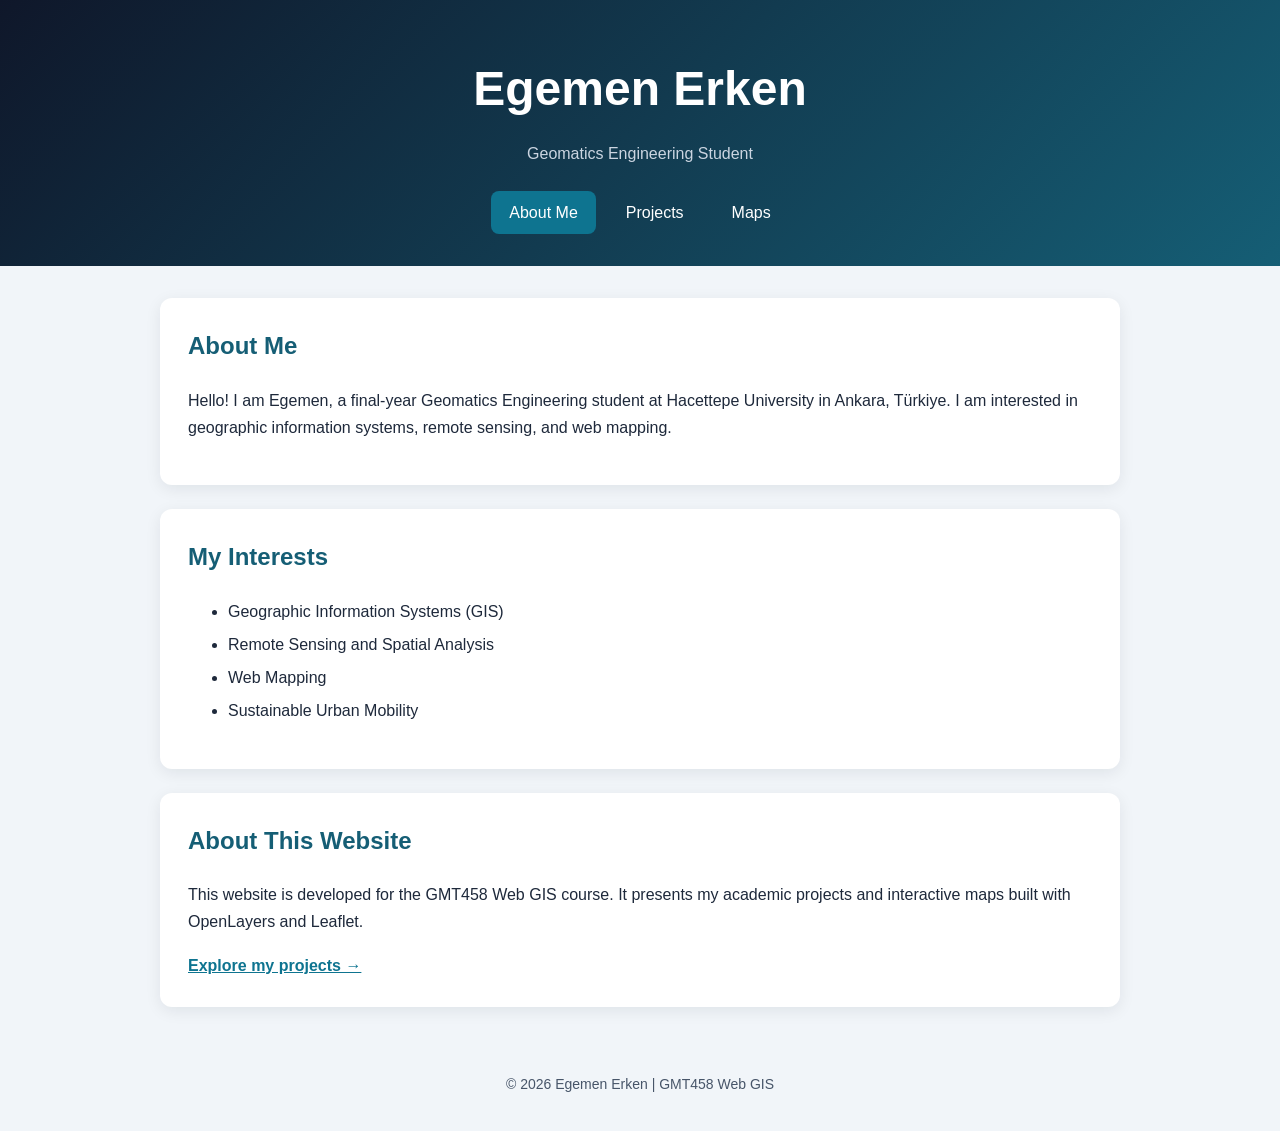
==== index.html @ 85d1d8b9 "Create personal pages with CSS animation and image table" ====
<!DOCTYPE html>
<html lang="en">
<head>
    <meta charset="UTF-8">
    <meta name="viewport" content="width=device-width, initial-scale=1.0">
    <title>Egemen Erken | Geomatics</title>
    <link rel="stylesheet" href="style.css">
</head>
<body>
    <header>
        <h1>Egemen Erken</h1>
        <p>Geomatics Engineering Student</p>

        <nav aria-label="Main navigation">
            <a href="index.html" aria-current="page">About Me</a>
            <a href="projects.html">Projects</a>
            <a href="maps.html">Maps</a>
        </nav>
    </header>

    <main>
        <section>
            <h2>About Me</h2>
            <p>
                Hello! I am Egemen, a final-year Geomatics Engineering
                student at Hacettepe University in Ankara, Türkiye.
                I am interested in geographic information systems,
                remote sensing, and web mapping.
            </p>
        </section>

        <section>
            <h2>My Interests</h2>
            <ul>
                <li>Geographic Information Systems (GIS)</li>
                <li>Remote Sensing and Spatial Analysis</li>
                <li>Web Mapping</li>
                <li>Sustainable Urban Mobility</li>
            </ul>
        </section>

        <section>
            <h2>About This Website</h2>
            <p>
                This website is developed for the GMT458 Web GIS course.
                It presents my academic projects and interactive maps
                built with OpenLayers and Leaflet.
            </p>
            <a href="projects.html">Explore my projects →</a>
        </section>
    </main>

    <footer>
        <p>© 2026 Egemen Erken | GMT458 Web GIS</p>
    </footer>
</body>
</html>
---- style.css ----
/* Boyut hesabına padding ve border değerlerini de dahil eder. */
* {
    box-sizing: border-box;
}

body {
    margin: 0;
    font-family: Arial, sans-serif;
    line-height: 1.7;
    background-color: #f1f5f9;
    color: #1e293b;
}

/* Başlık alanı */
header {
    padding: 48px 20px 32px;
    text-align: center;
    background: linear-gradient(135deg, #0f172a, #155e75);
    color: white;
}

header h1 {
    margin: 0;
    font-size: clamp(2rem, 6vw, 3rem);
    animation: fadeInUp 0.8s ease-out;
}

header p {
    margin: 10px 0 24px;
    color: #cbd5e1;
}

/* Sayfalar arası menü */
nav {
    display: flex;
    justify-content: center;
    flex-wrap: wrap;
    gap: 12px;
}

nav a {
    padding: 8px 18px;
    border-radius: 8px;
    color: white;
    text-decoration: none;
    transition: background-color 0.25s, transform 0.25s;
}

nav a:hover {
    background-color: #0e7490;
    transform: translateY(-3px);
}

nav a[aria-current="page"] {
    background-color: #0e7490;
}

/* İçerik kartları */
main {
    max-width: 1000px;
    margin: 32px auto;
    padding: 0 20px;
}

section {
    margin-bottom: 24px;
    padding: 28px;
    border-radius: 12px;
    background-color: white;
    box-shadow: 0 4px 16px rgba(15, 23, 42, 0.08);
}

h2 {
    margin-top: 0;
    color: #155e75;
}

main a {
    color: #0e7490;
    font-weight: bold;
}

li {
    margin-bottom: 6px;
}

footer {
    padding: 20px;
    text-align: center;
    color: #475569;
    font-size: 14px;
}

/* Sayfa açılınca başlık yukarı hareket ederek belirir. */
@keyframes fadeInUp {
    from {
        opacity: 0;
        transform: translateY(20px);
    }

    to {
        opacity: 1;
        transform: translateY(0);
    }
}

/* Klavye ile gezinirken seçilen bağlantıyı gösterir. */
a:focus-visible {
    outline: 3px solid #f59e0b;
    outline-offset: 4px;
}

/* Küçük ekranlarda içerik boşluklarını azaltır. */
@media (max-width: 600px) {
    section {
        padding: 20px;
    }

    header {
        padding-top: 32px;
    }
}

/* Hareketi azaltma tercihi olan kullanıcılar için */
@media (prefers-reduced-motion: reduce) {
    header h1 {
        animation: none;
    }

    nav a {
        transition: none;
    }

    nav a:hover {
        transform: none;
    }
}
article + article {
    margin-top: 24px;
    padding-top: 16px;
    border-top: 1px solid #e2e8f0;
}

.table-container {
    overflow-x: auto;
}

table {
    width: 100%;
    border-collapse: collapse;
}

caption {
    margin-bottom: 12px;
    text-align: left;
    color: #475569;
}

th,
td {
    padding: 14px;
    border: 1px solid #cbd5e1;
    text-align: left;
}

thead {
    background-color: #155e75;
    color: white;
}

tbody tr:nth-child(even) {
    background-color: #f1f5f9;
}
.project-image {
    display: block;
    width: 360px;
    max-width: 100%;
    height: auto;
    border: 1px solid #cbd5e1;
    border-radius: 8px;
}

td,
th {
    vertical-align: middle;
}
table:has(.project-image) th:first-child,
table:has(.project-image) td:first-child {
    width: 45%;
}
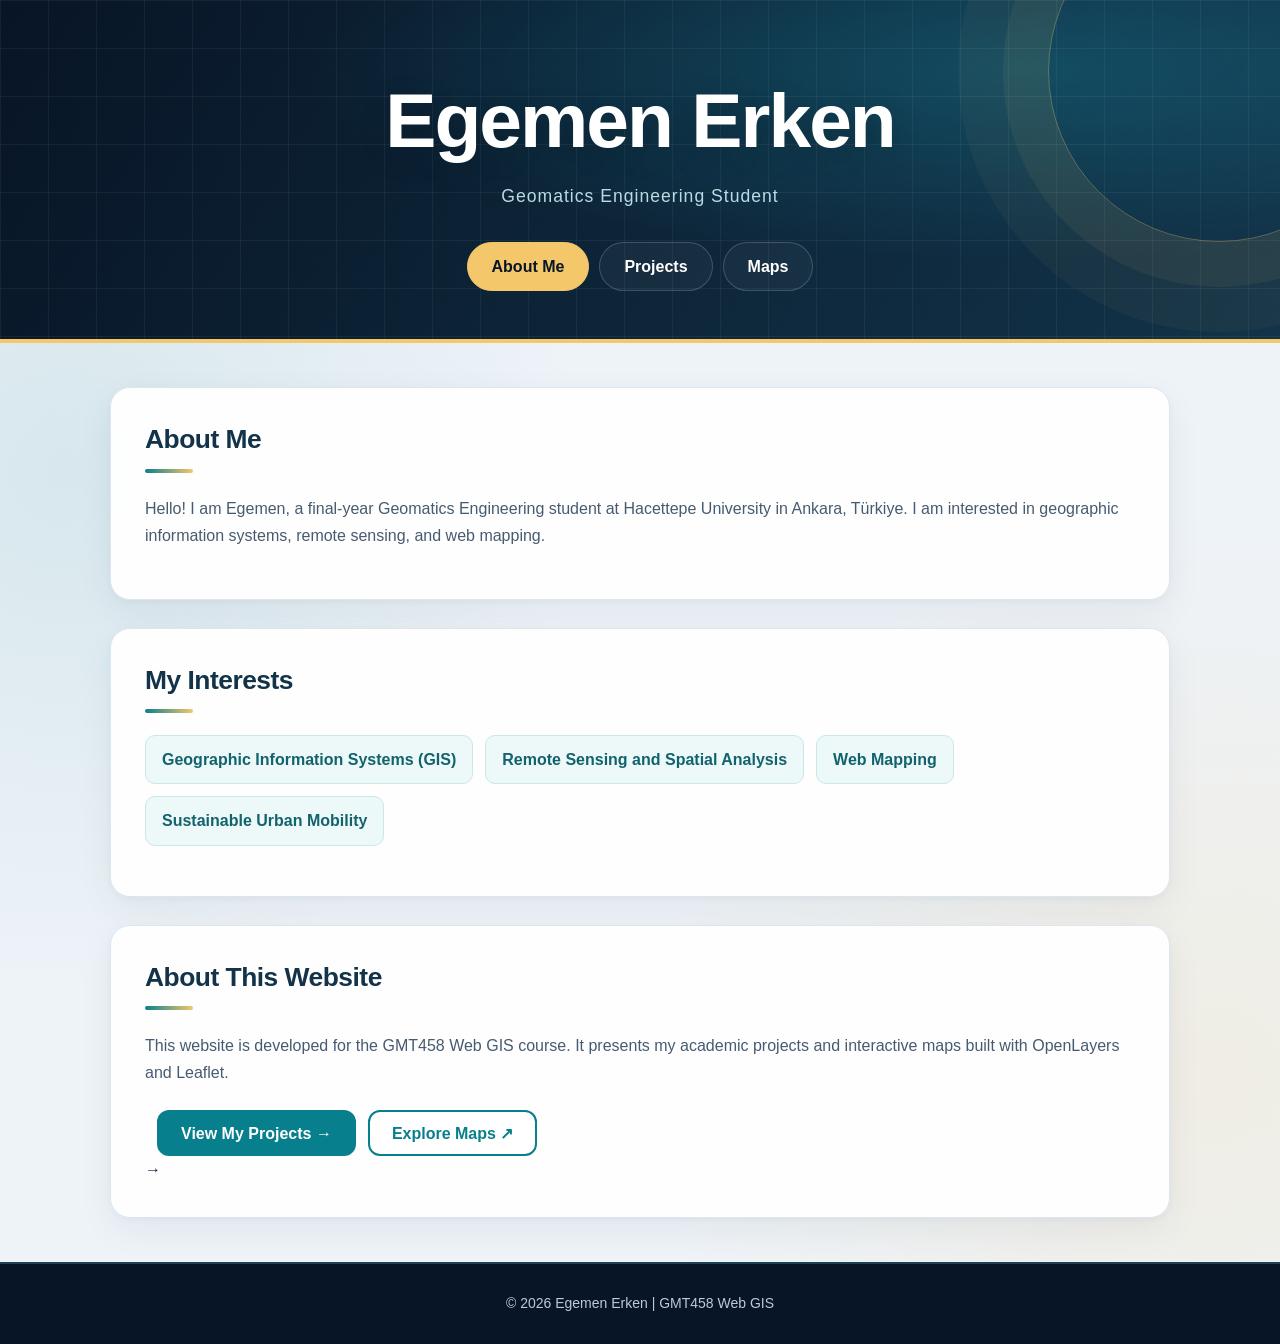
==== commit f44461b8: "Improve website design and add navigation buttons" ====
--- a/index.html
+++ b/index.html
@@ -46,7 +46,14 @@
                 It presents my academic projects and interactive maps
                 built with OpenLayers and Leaflet.
             </p>
-            <a href="projects.html">Explore my projects →</a>
+            <a href="projects.html"><div class="hero-actions">
+  <a class="action-link action-primary" href="projects.html">
+    View My Projects →
+  </a>
+  <a class="action-link action-secondary" href="maps.html">
+    Explore Maps ↗
+  </a>
+</div> →</a>
         </section>
     </main>
 
--- a/style.css
+++ b/style.css
@@ -187,4 +187,399 @@
 table:has(.project-image) th:first-child,
 table:has(.project-image) td:first-child {
     width: 45%;
+}
+.map-container {
+    width: 100%;
+    height: 450px;
+    border: 1px solid #cbd5e1;
+    border-radius: 10px;
+}
+
+#leaflet-status {
+    color: #155e75;
+    font-weight: bold;
+}
+#ol-status {
+    color: #155e75;
+    font-weight: bold;
+}
+
+#ol-info {
+    margin-bottom: 0;
+    padding: 12px;
+    border-radius: 8px;
+    background-color: #f1f5f9;
+}
+.map-button {
+    margin-bottom: 16px;
+    padding: 10px 18px;
+    border: none;
+    border-radius: 8px;
+    background-color: #0e7490;
+    color: white;
+    font: inherit;
+    cursor: pointer;
+}
+
+.map-button:hover {
+    background-color: #155e75;
+}
+
+.map-button:focus-visible {
+    outline: 3px solid #f59e0b;
+    outline-offset: 3px;
+}
+/* PORTFOLIO DESIGN UPDATE */
+
+:root {
+    --navy: #081526;
+    --teal: #087f8c;
+    --gold: #f5c76b;
+    --ink: #172b42;
+}
+
+/* Sayfa zemini */
+body {
+    font-family: "Segoe UI", Arial, sans-serif;
+    color: var(--ink);
+    background:
+        radial-gradient(
+            circle at 5% 35%,
+            rgba(8, 127, 140, 0.10),
+            transparent 35%
+        ),
+        radial-gradient(
+            circle at 95% 80%,
+            rgba(245, 199, 107, 0.14),
+            transparent 35%
+        ),
+        #eef3f8;
+}
+
+/* Büyük, dekoratif başlık alanı */
+header {
+    position: relative;
+    isolation: isolate;
+    overflow: hidden;
+    padding: 76px 24px 48px;
+    background:
+        radial-gradient(
+            ellipse at 80% 20%,
+            rgba(34, 211, 238, 0.20),
+            transparent 50%
+        ),
+        linear-gradient(120deg, #081526, #123349);
+    border-bottom: 4px solid var(--gold);
+}
+
+/* Harita ızgarasını çağrıştıran arka plan */
+header::before {
+    content: "";
+    position: absolute;
+    inset: 0;
+    z-index: -1;
+    background-image:
+        linear-gradient(
+            rgba(255, 255, 255, 0.05) 1px,
+            transparent 1px
+        ),
+        linear-gradient(
+            90deg,
+            rgba(255, 255, 255, 0.05) 1px,
+            transparent 1px
+        );
+    background-size: 48px 48px;
+    pointer-events: none;
+}
+
+/* Dekoratif dairesel çizgiler */
+header::after {
+    content: "";
+    position: absolute;
+    width: 340px;
+    height: 340px;
+    right: -110px;
+    top: -100px;
+    z-index: -1;
+    border: 1px solid rgba(245, 199, 107, 0.35);
+    border-radius: 50%;
+    box-shadow:
+        0 0 0 45px rgba(245, 199, 107, 0.06),
+        0 0 0 90px rgba(245, 199, 107, 0.04);
+    pointer-events: none;
+}
+
+header h1 {
+    font-size: clamp(2.6rem, 7vw, 4.8rem);
+    line-height: 1.15;
+    letter-spacing: -2px;
+    text-shadow: 0 8px 30px rgba(0, 0, 0, 0.2);
+}
+
+header p {
+    margin: 18px 0 30px;
+    color: #b9dbe5;
+    font-size: 1.1rem;
+    letter-spacing: 1px;
+}
+
+/* Menü */
+nav {
+    gap: 10px;
+}
+
+nav a {
+    padding: 10px 24px;
+    border: 1px solid rgba(255, 255, 255, 0.18);
+    border-radius: 999px;
+    background: rgba(255, 255, 255, 0.04);
+    font-weight: 600;
+}
+
+nav a:hover {
+    background: rgba(255, 255, 255, 0.14);
+    border-color: var(--gold);
+}
+
+nav a[aria-current="page"] {
+    background: var(--gold);
+    border-color: var(--gold);
+    color: var(--navy);
+}
+
+/* İçerik kartları */
+main {
+    max-width: 1100px;
+    margin: 44px auto;
+}
+
+section {
+    position: relative;
+    padding: 34px;
+    margin-bottom: 28px;
+    border: 1px solid #dce6ef;
+    border-radius: 20px;
+    background: rgba(255, 255, 255, 0.96);
+    box-shadow:
+        0 12px 36px rgba(15, 39, 65, 0.06),
+        0 2px 6px rgba(15, 39, 65, 0.03);
+}
+
+h2 {
+    color: #123349;
+    font-size: 1.65rem;
+    line-height: 1.3;
+    letter-spacing: -0.5px;
+}
+
+h2::after {
+    content: "";
+    display: block;
+    width: 48px;
+    height: 4px;
+    margin-top: 12px;
+    border-radius: 4px;
+    background: linear-gradient(
+        90deg,
+        var(--teal),
+        var(--gold)
+    );
+}
+
+h3 {
+    color: var(--teal);
+}
+
+main p {
+    color: #475b70;
+}
+
+/* İlgi alanlarını etiketlere dönüştürür */
+main section > ul {
+    display: flex;
+    flex-wrap: wrap;
+    gap: 12px;
+    padding: 0;
+    list-style: none;
+}
+
+main section > ul li {
+    margin: 0;
+    padding: 10px 16px;
+    border: 1px solid #cce7e8;
+    border-radius: 10px;
+    background: #edf8f8;
+    color: #12636d;
+    font-weight: 600;
+}
+
+/* Proje açıklamaları */
+article {
+    padding: 20px;
+    border-radius: 12px;
+    background: #f5f8fb;
+    border-left: 4px solid var(--teal);
+}
+
+article + article {
+    margin-top: 18px;
+    padding-top: 20px;
+    border-top: none;
+}
+
+article h3 {
+    margin-top: 0;
+}
+
+article p {
+    margin-bottom: 0;
+}
+
+/* Tablolar */
+.table-container {
+    border-radius: 12px;
+}
+
+thead {
+    background: #123349;
+}
+
+thead th {
+    padding: 16px;
+    border-color: #29475d;
+}
+
+tbody th,
+tbody td {
+    padding: 18px;
+    border-color: #dce6ef;
+}
+
+tbody tr:nth-child(even) {
+    background: #f1f7fa;
+}
+
+.project-image {
+    border-radius: 12px;
+    box-shadow: 0 6px 20px rgba(15, 39, 65, 0.12);
+}
+
+/* Haritalar ve düğmeler */
+.map-container {
+    border-radius: 14px;
+    border: 1px solid #cddce8;
+}
+
+.map-button {
+    padding: 11px 22px;
+    border-radius: 999px;
+    background: #087f8c;
+    font-weight: 600;
+    box-shadow: 0 4px 12px rgba(8, 127, 140, 0.18);
+}
+
+.map-button:hover {
+    background: #065e68;
+}
+
+#ol-info {
+    border-left: 3px solid var(--teal);
+    background: #edf8f8;
+}
+
+/* Alt bilgi */
+footer {
+    padding: 28px 20px;
+    background: var(--navy);
+    color: #bbcad9;
+    border-top: 2px solid #1d4055;
+}
+
+footer p {
+    margin: 0;
+}
+
+/* Mobil görünüm */
+@media (max-width: 600px) {
+    header {
+        padding: 48px 18px 32px;
+    }
+
+    header h1 {
+        letter-spacing: -1px;
+    }
+
+    header p {
+        font-size: 0.95rem;
+    }
+
+    nav a {
+        padding: 9px 16px;
+    }
+
+    main {
+        margin: 24px auto;
+    }
+
+    section {
+        padding: 22px;
+        border-radius: 16px;
+    }
+
+    h2 {
+        font-size: 1.35rem;
+    }
+
+    .map-container {
+        height: 360px;
+    }
+}
+.hero-actions {
+  display: flex;
+  flex-wrap: wrap;
+  gap: 12px;
+  margin-top: 24px;
+}
+
+.action-link {
+  display: inline-flex;
+  align-items: center;
+  justify-content: center;
+  min-height: 46px;
+  padding: 0 22px;
+  border: 2px solid var(--teal);
+  border-radius: 12px;
+  text-decoration: none;
+  font-weight: 700;
+  transition: transform 0.2s ease, box-shadow 0.2s ease;
+}
+
+.action-primary {
+  background: var(--teal);
+  color: white;
+}
+
+.action-secondary {
+  background: white;
+  color: var(--teal);
+}
+
+.action-link:hover {
+  transform: translateY(-3px);
+  box-shadow: 0 8px 18px rgba(8, 127, 140, 0.18);
+}
+
+.action-link:focus-visible {
+  outline: 3px solid var(--gold);
+  outline-offset: 4px;
+}
+
+@media (prefers-reduced-motion: reduce) {
+  .action-link {
+    transition: none;
+  }
+
+  .action-link:hover {
+    transform: none;
+  }
 }
